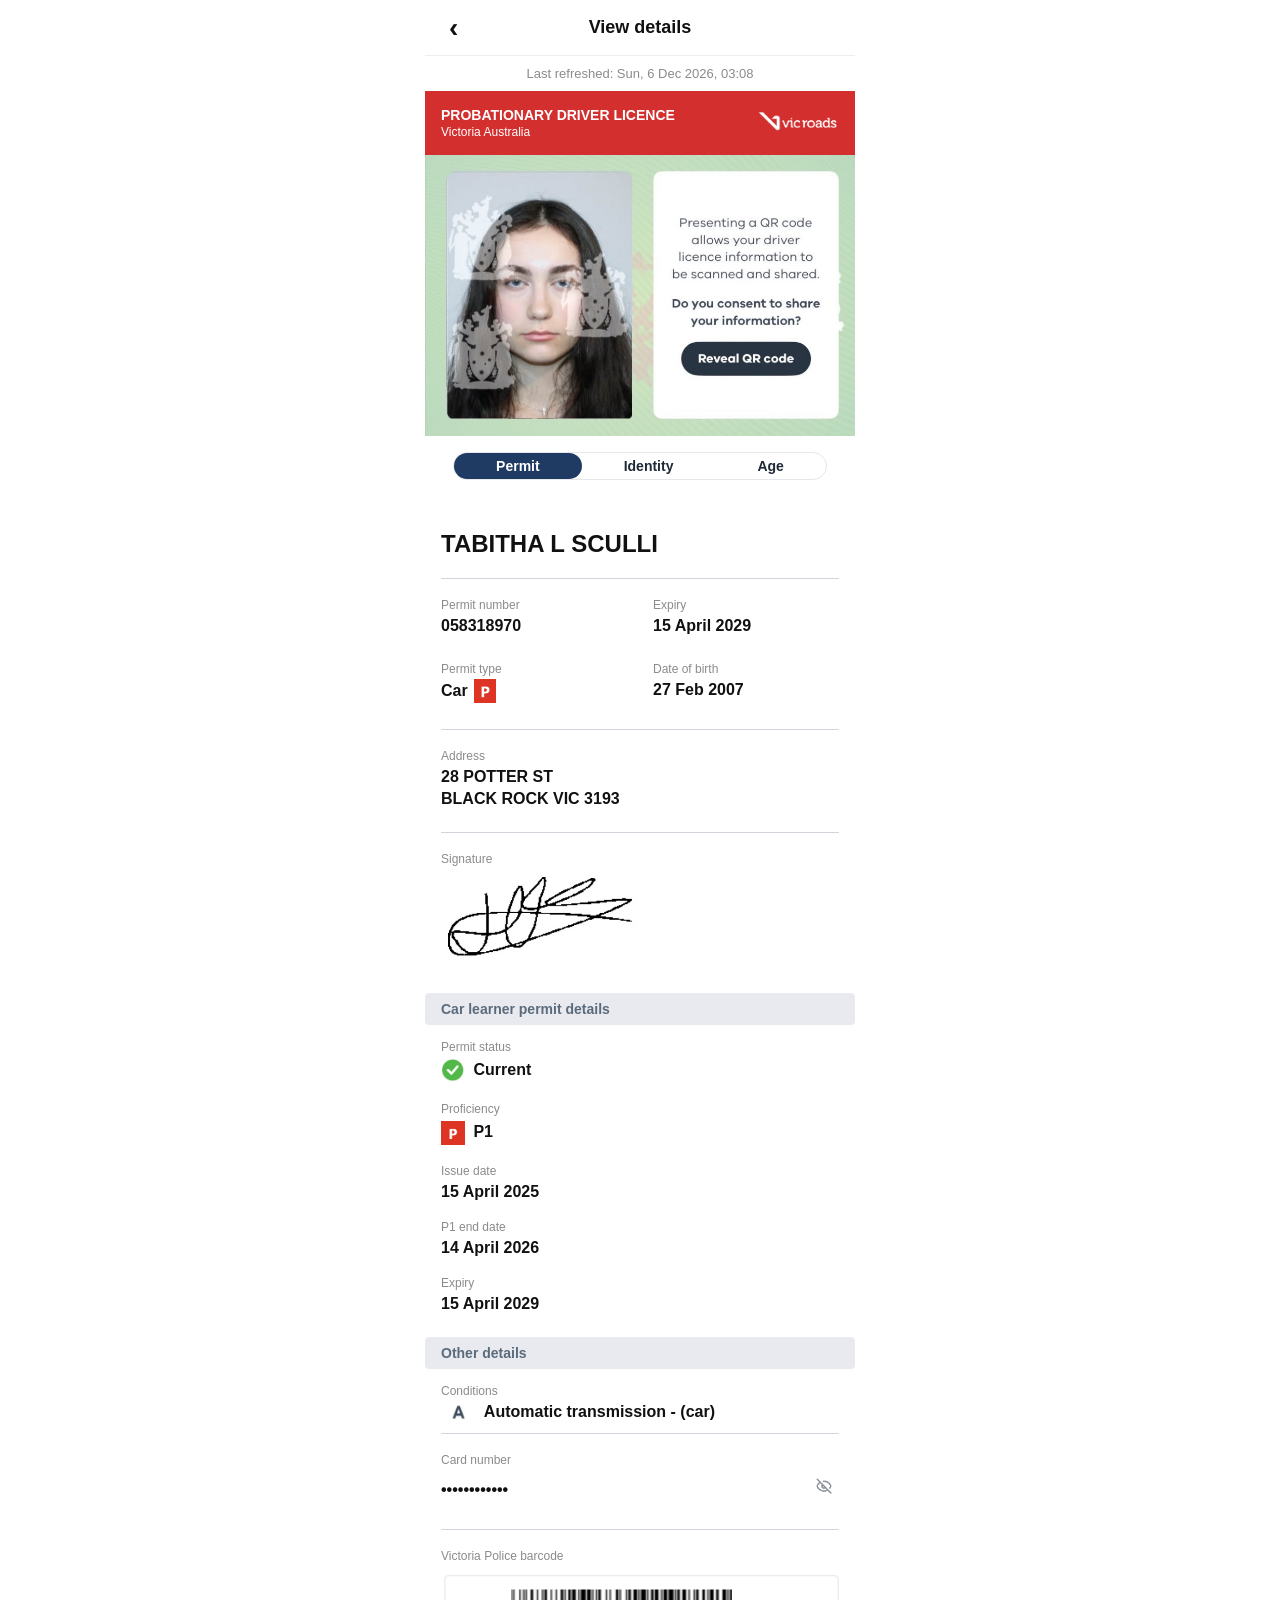
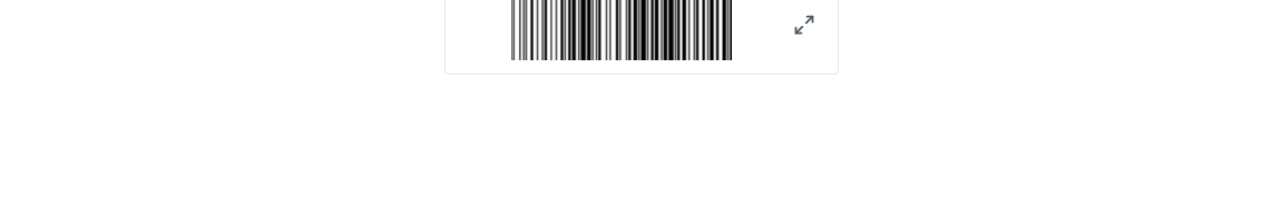
==== index.html @ 52ca246b "Add files via upload" ====
<!DOCTYPE html>
<html lang="en">
<head>
  <meta charset="UTF-8" />
  <title>View details</title>

  <!-- iOS-safe viewport -->
  <meta name="viewport" content="width=device-width, initial-scale=1, viewport-fit=cover">

  <link rel="stylesheet" href="styles.css" />
</head>
<body>

<div class="app">

  <!-- HEADER -->
  <header class="top-header">
    <a href="home.html" class="back">‹</a>
    <div class="title">View details</div>
  </header>

 <div class="refresh" id="lastRefreshed"></div>




  <!-- RED LICENCE BAR -->
  <div class="licence-bar">
  <div>
    <div class="licence-title">PROBATIONARY DRIVER LICENCE</div>
    <div class="licence-sub">Victoria Australia</div>
  </div>
  <!-- Replace text with image -->
  <div class="logo">
    <img src="b7be7c363_image (1),.png" alt="Vicroads Logo" />
  </div>
</div>

  <!-- IMAGE SECTION (REPLACES GREEN BACKGROUND) -->
  <div class="image-section qr-wrap">
  <img src="PJOO.jpg" alt="Licence QR Section">

  <!-- clickable area on top of the screenshot button -->
  <button class="qr-hotspot" onclick="window.location.href='qr.html?from=permit'">
    Reveal QR code
  </button>
</div>


 <div class="segmented">
  <button class="active">Permit</button>

  <a href="identity.html" class="segmented-link">
    <button>Identity</button>
  </a>

  <a href="age.html" class="segmented-link">
  <button>Age</button>
  </a>
</div>

  <!-- DETAILS -->
  <div class="details">

  <h2>TABITHA L SCULLI</h2>

  <div class="divider"></div>


  <!-- BASIC DETAILS -->
  <div class="row">
    <div>
      <span>Permit number</span>
      <strong>058318970</strong>
    </div>
    <div>
      <span>Expiry</span>
      <strong>15 April 2029</strong>
    </div>
  </div>

    <div class="row">
    <div>
      <span>Permit type</span>
    <p class="car-permit">
  Car 
  <span class="permit-badge">
    <img src="pppp.png" alt="Permit Icon" class="permit-icon" />
  </span>
</p>



    </div>
    <div>
      <span>Date of birth</span>
      <strong>27 Feb 2007</strong>
    </div>
  </div>

  <div class="divider"></div>

  <div class="single">
    <span>Address</span>
    <strong>28 POTTER ST</strong>
    <strong>BLACK ROCK VIC 3193</strong>
  </div>

<div class="divider"></div>


  <div class="single">
  <span>Signature</span>
  <img src="signature.png" alt="Driver Signature" class="signature-image" />
</div>


  <!-- SECTION -->
  <div class="section-banner">
  <h3>Car learner permit details</h3>
</div>


<div class="grid-2">
  <div class="cell">
  <span>Permit status</span>
  <strong>
    <img src="Tick.png" alt="Tick" class="status-tick" />
    Current
  </strong>
</div>


  <div class="cell">
  <span>Proficiency</span>
  <strong>
    <img src="ppp.png" alt="Permit Icon" class="proficiency-logo" />
    P1
  </strong>
</div>

  <div class="cell">
    <span>Issue date</span>
    <strong>15 April 2025</strong>
  </div>

  <div class="cell">
    <span>P1 end date</span>
    <strong>14 April 2026</strong>
  </div>

  <div class="cell">
    <span>Expiry</span>
    <strong>15 April 2029</strong>
  </div>
</div>

  <!-- SECTION -->
   <div class="section-banner">
    <h3>Other details</h3>
   </div>

  <div class="cell">
  <span>Conditions</span>
  <strong>
    <img src="a.png" alt="ass-Icon" class="a-logo" />
    Automatic transmission - (car)
  </strong>
</div>
  
  <div class="divider"></div>

  <div class="single card-number-row">
  <span>Card number</span>

  <div class="card-number-wrapper">
    <strong id="cardNumber" data-real="P4424897">
      ••••••••••••
    </strong>

    <button class="eye-btn" id="toggleEye" type="button">
      <img
        src="close.png"
        class="eye-icon"
        id="eyeIcon"
        alt="Hide card number"
      >
    </button>
  </div>
</div>


  <div class="divider"></div>

  <div class="single">
    <span>Victoria Police barcode</span>
    <img src="barcode.png" class="barcode-logo"/>
  </div>

</div>

<script src="script.js"></script>

</body>
</html>
---- styles.css ----
/* GLOBAL STYLES */
* {
  box-sizing: border-box;
  font-family: -apple-system, BlinkMacSystemFont, "Segoe UI", Roboto, Helvetica, Arial, sans-serif;
}

body {
  margin: 0;
  background: #ffffff;
  color: #111;
}

.back {
  text-decoration: none;   /* removes underline */
  color: #111;             /* or whatever color you want */
  font-size: 24px;         /* makes the arrow bigger */
  font-weight: bold;
  display: inline-block;
  padding: 4px 8px;
}

.back:active,
.back:visited,
.back:hover {
  color: #111;             /* keeps color consistent on click, hover, visited */
  text-decoration: none;
}


.app {
  max-width: 430px;
  margin: 0 auto;
  background: #fff;

  min-height: 100vh;
  min-height: 100dvh;
}


/* HEADER */
.top-header {
  display: flex;
  align-items: center;
  justify-content: center; /* center all children */
  position: relative;      /* needed for back button absolute positioning */
  height: 56px;
  padding: 0 16px;
  border-bottom: 1px solid #eee;
  padding-top: env(safe-area-inset-top);
  height: calc(56px + env(safe-area-inset-top));
}

.top-header .title {
  font-weight: 600;
  font-size: 18px;
}

.top-header .back {
  position: absolute;      /* place back button independently on the left */
  left: 16px;
  font-size: 28px;
}


/* REFRESH */
.refresh {
  text-align: center;
  font-size: 13px;
  color: #8b8b8b;
  padding: 10px 0;
}

/* LICENCE BAR */
.licence-bar {
  display: flex;
  justify-content: space-between; /* text left, logo right */
  align-items: center;            /* vertical center */
  padding: 16px;
  background: #d32f2f;
  color: white;
}

.licence-text {
  display: flex;
  flex-direction: column;         /* stack title + subtitle */
  justify-content: center;        /* vertical center in flex */
}

.licence-title {
  font-weight: 700;
  font-size: 14px;
}

.licence-sub {
  font-size: 12px;
  margin-top: 2px; /* slight spacing between lines */
}

.logo img {
  height: 22px;                /* perfectly matches text height */
  width: auto;
  object-fit: contain;
  filter: brightness(0) invert(1); /* makes it white */
}

/* IMAGE SECTION */
.image-section {
  width: 100%;
}

.image-section img {
  width: 100%;
  display: block;
}

/* TABS */
.segmented {
  display: flex;          /* 👈 change from inline-flex */
  width: fit-content;     /* keeps pill tight */
  margin: 16px auto 0;    /* centers */
  background: #ffffff;
  border-radius: 999px;
  border: 1px solid #e5e7eb;
}

.licence-link {
  text-decoration: none;
  color: inherit;
  display: block;
}

.segmented button {
      border: none;
      background: transparent;
      padding: 5px 42px;
      border-radius: 999px;
      font-size: 14px;
      font-weight: 600;
      cursor: pointer;
      color: #1f2937;
      transition: all 0.2s ease;
    }

    .segmented button.active {
      background: #1f3b63;
      color: white;
    }


/* DETAILS */
.details {
  padding: 0 16px 24px;
}

.details h2 {
  margin-bottom: 20px;
  margin-top: 50px;
}

.row{
  display:flex;
  justify-content:flex-start; /* don't push to far right */
  gap: 62px;                  /* controls how "middle" the right column is */
  margin-bottom: 24px;
}

.row > div{
  width: 150px;               /* makes both columns consistent */
}


.row span {
  font-size: 12px;
  color: #8b8b8b;
}

.row strong {
  display: block;
  margin-top: 4px;
}

.badge {
  display: inline-flex;             /* inline-block + flex centering */
  align-items: center;              /* vertically center image */
  justify-content: center;          /* horizontally center image */
  background-color: #DE3424;        /* same red as Tailwind example */
  padding: 2px 6px;                 /* approximate px-1.5 py-0.5 in Tailwind */
  font-size: 0.75rem;               /* text-xs equivalent, fallback if image missing */
  font-weight: 700;                  /* bold, for fallback text */
  line-height: 1;                    /* centers content vertically */
}

.badge-image {
  height: 0.75rem;                  /* matches text-xs (12px) */
  width: auto;                       /* preserve aspect ratio */
  display: block;
}



h3 {
  margin-top: 28px;
  margin-bottom: 12px;
  font-size: 15px;
  font-weight: 600;
  color: #222;
}

.single {
  margin-bottom: 24px;
}

.single span {
  font-size: 12px;
  color: #8b8b8b;
}

.single strong {
  display: block;
  margin-top: 4px;
}

.muted {
  color: #8b8b8b;
}

.pill {
  background: #e5e7eb;
  color: #333;
  font-size: 11px;
  padding: 2px 8px;
  border-radius: 999px;
  margin-left: 6px;
}

.barcode {
  margin-top: 8px;
  height: 48px;
  background: repeating-linear-gradient(
    90deg,
    #000,
    #000 2px,
    #fff 2px,
    #fff 4px
  );
  border-radius: 4px;
}

.divider {
  height: 1px;
  background: #d1d5db;
  margin: 12px 0 16px;
  border-radius: 1px;
}

/* GRID-2 STACKED */
.grid-2 {
  display: grid;
  grid-template-columns: 1fr; /* single column */
  gap: 16px;                  /* vertical spacing */
}

.cell span {
  font-size: 12px;
  color: #8b8b8b;
}

.cell strong {
  display: block;
  margin-top: 4px;
}

.section-banner {
  position: relative;
  margin: 24px -16px 12px;       /* negative horizontal margin to stretch full width of container */
  background-color: #E8EAF0;   /* light gray-blue background */
  padding: 8px 16px;           /* vertical and horizontal padding */
  border-radius: 4px;          /* optional: slightly rounded corners */
}

.section-banner h3 {
  margin: 0;                   /* remove default margin */
  font-size: 0.875rem;         /* text-sm in Tailwind (14px) */
  font-weight: 600;             /* semibold */
  color: #5B6B7C;              /* muted dark gray-blue text */
}
.signature-image {
  width: auto;           /* do not stretch full width */
  max-width: 200px;      /* adjust to desired width */
  height: auto;          /* maintain aspect ratio */
  display: block;
  margin-top: 4px;       /* spacing below the label */
  object-fit: contain;   /* keeps proportions */
}

.car-permit {
  font-weight: 600;              /* semibold */
  color: #111;                   /* dark text (similar to text-gray-900) */
  display: flex;                 /* flex container to align text + badge */
  align-items: center;           /* vertically center badge with text */
  gap: 4px;                      /* space between text and badge */
  margin: 0;                     /* remove default margin if needed */
}

.permit-badge {
  display: inline-flex;          /* center contents inside badge */
  align-items: center;
  justify-content: center;
  padding: 2px 1px;              /* px-1.5 py-0.5 equivalent */          /* slightly rounded corners */
}

.permit-icon {
  width: 24px;                   /* roughly text-xs size */
  height: 24px;
  object-fit: contain;           /* maintain image proportions */
  display: block;
}

.status-tick {
  width: 24px;            /* adjust to match text height */
  height: 24px;
  object-fit: contain;
  display: inline-block;
  vertical-align: middle; /* aligns tick with text baseline */
  margin-right: 4px;      /* space between tick and "Current" */
}

.proficiency-logo {
  width: 24px;             /* match text height */
  height: 24px;            
  object-fit: contain;     
  display: inline-block;    
  vertical-align: middle;  /* aligns image with text baseline */
  margin-right: 4px;       /* spacing between logo and text */
}

.a-logo {
  width: 35px;             /* match text height */
  height: 15px;            
  object-fit: contain;     
  display: inline-block;    
  vertical-align: middle;  /* aligns image with text baseline */
  margin-right: 4px;       /* spacing between logo and text */
}

.ass-icon {
  width: 111px;                   /* roughly text-xs size */
  height: 24px;
  object-fit: contain;           /* maintain image proportions */
  display: block;
}

.barcode-logo {
    width: 400px;
    margin-top: 10px;
    align-items: center;
}

.card-number-wrapper {
  display: flex;
  align-items: center;
  justify-content: space-between;
  margin-top: 4px;
}

.eye-btn {
  background: none;
  border: none;
  padding: 4px;
  cursor: pointer;
}

.eye-icon {
  width: 22px;
  height: 22px;
  object-fit: contain;
  opacity: 0.8;
}

.eye-btn:active .eye-icon {
  opacity: 0.5;
}

.content,
.details {
  padding-bottom: calc(96px + env(safe-area-inset-bottom));
}

.qr-wrap{
  position: relative;
}

.qr-hotspot{
  position: absolute;

  /* 👇 move these until it sits on top of the screenshot button */
  left: 58%;
  top: 65%;
  width: 32%;
  height: 14%;

  background: transparent; /* invisible */
  border: none;
  cursor: pointer;

  /* stops blue highlight on mobile */
  -webkit-tap-highlight-color: transparent;

  /* hide text (but keeps accessibility) */
  color: transparent;
}

.inline-strong {
  display: inline-flex;
  align-items: center;   /* moves Car UP */
  gap: 6px;
  line-height: 1;
}
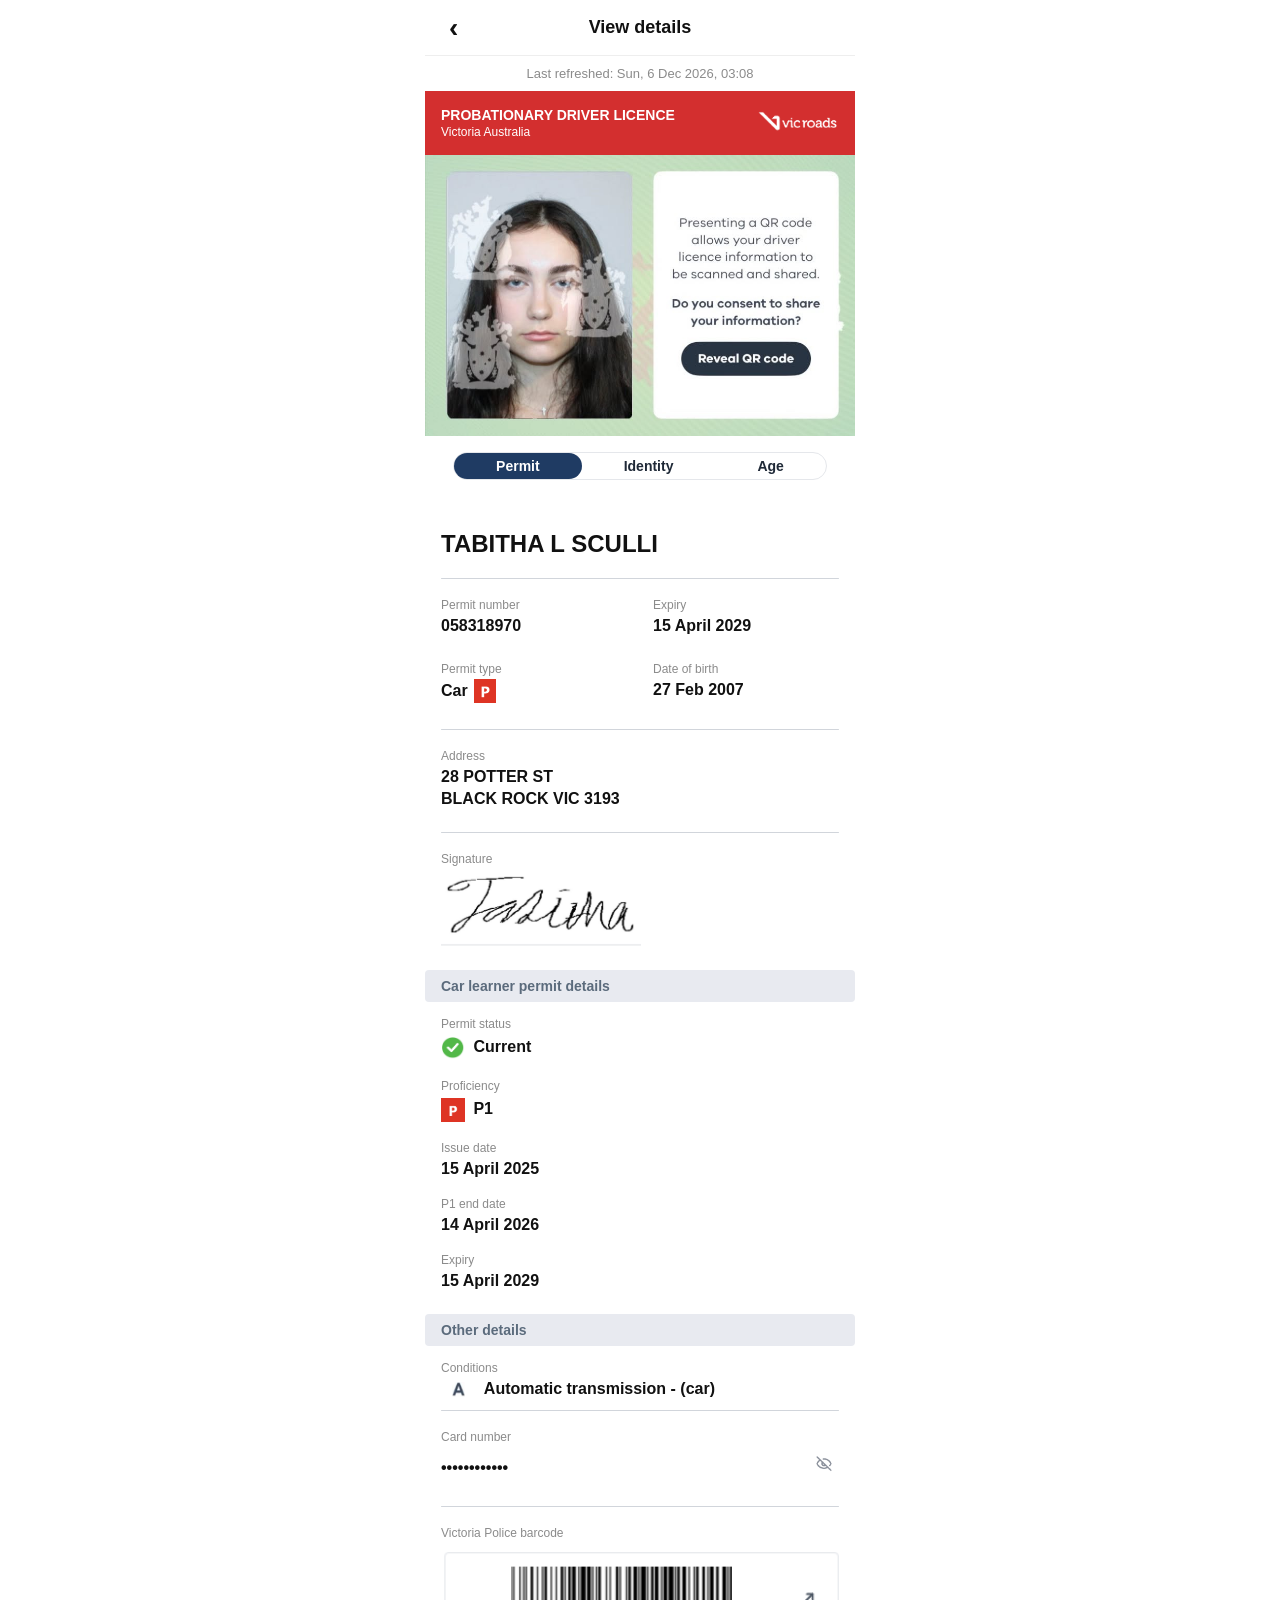
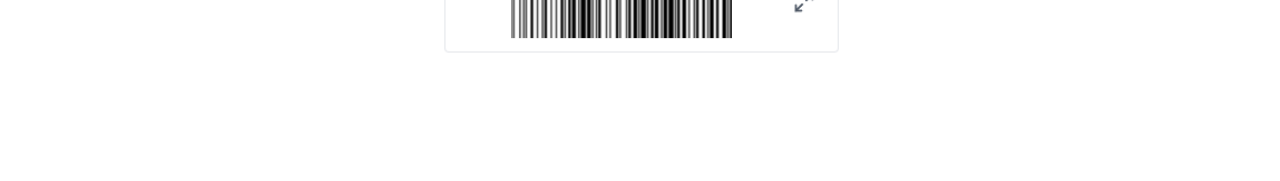
==== commit 01038c93: "Update index.html" ====
--- a/index.html
+++ b/index.html
@@ -111,7 +111,7 @@
 
   <div class="single">
   <span>Signature</span>
-  <img src="signature.png" alt="Driver Signature" class="signature-image" />
+  <img src="rr'.jpg" alt="Driver Signature" class="signature-image" />
 </div>
 
 
@@ -203,3 +203,4 @@
 
 </body>
 </html>
+
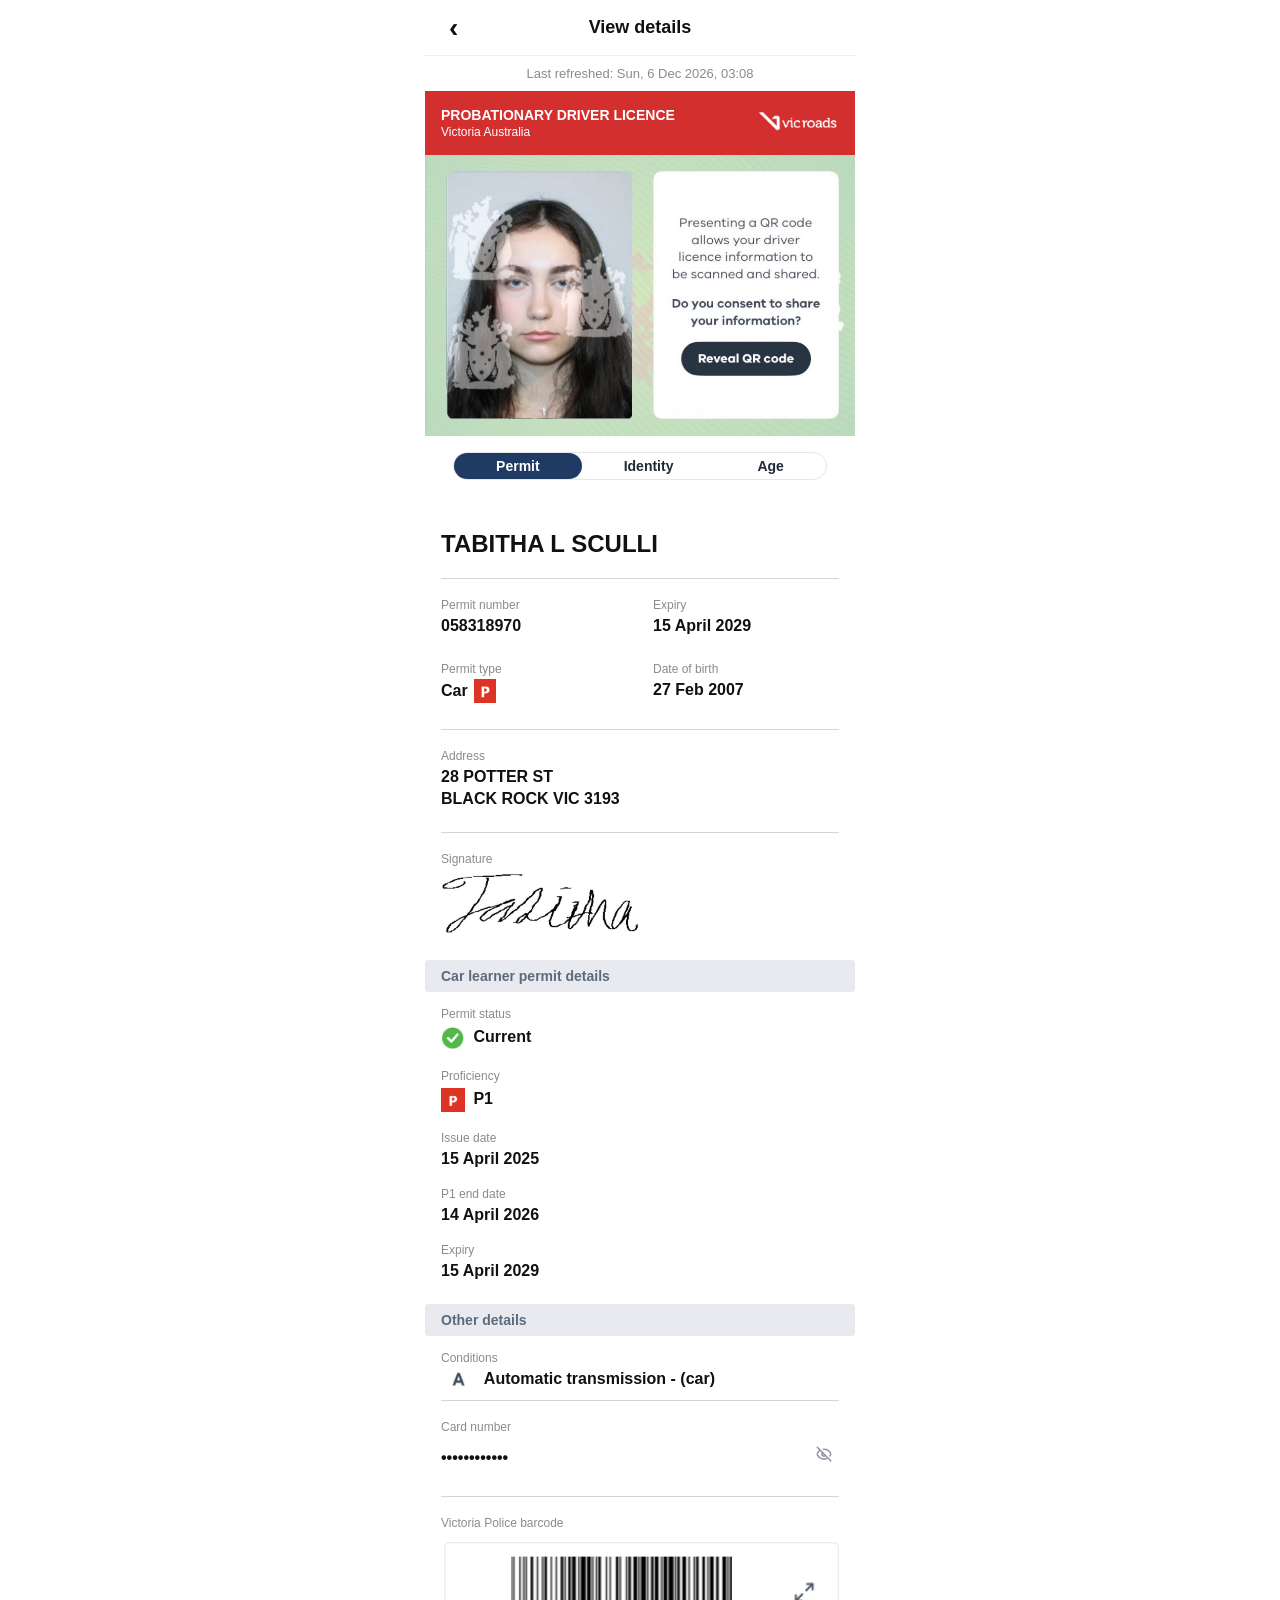
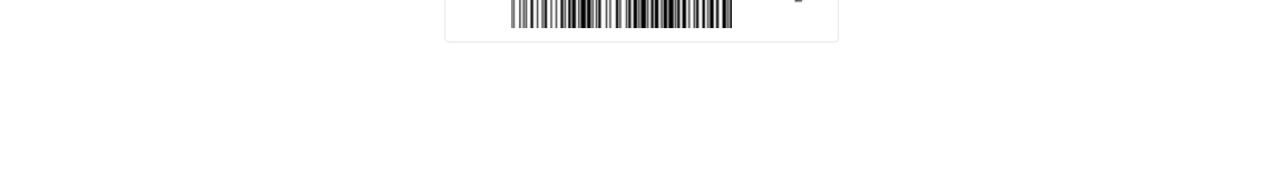
==== commit 5f32748d: "Update index.html" ====
--- a/index.html
+++ b/index.html
@@ -111,7 +111,7 @@
 
   <div class="single">
   <span>Signature</span>
-  <img src="rr'.jpg" alt="Driver Signature" class="signature-image" />
+  <img src="rr``.jpg" alt="Driver Signature" class="signature-image" />
 </div>
 
 
@@ -204,3 +204,4 @@
 </body>
 </html>
 
+
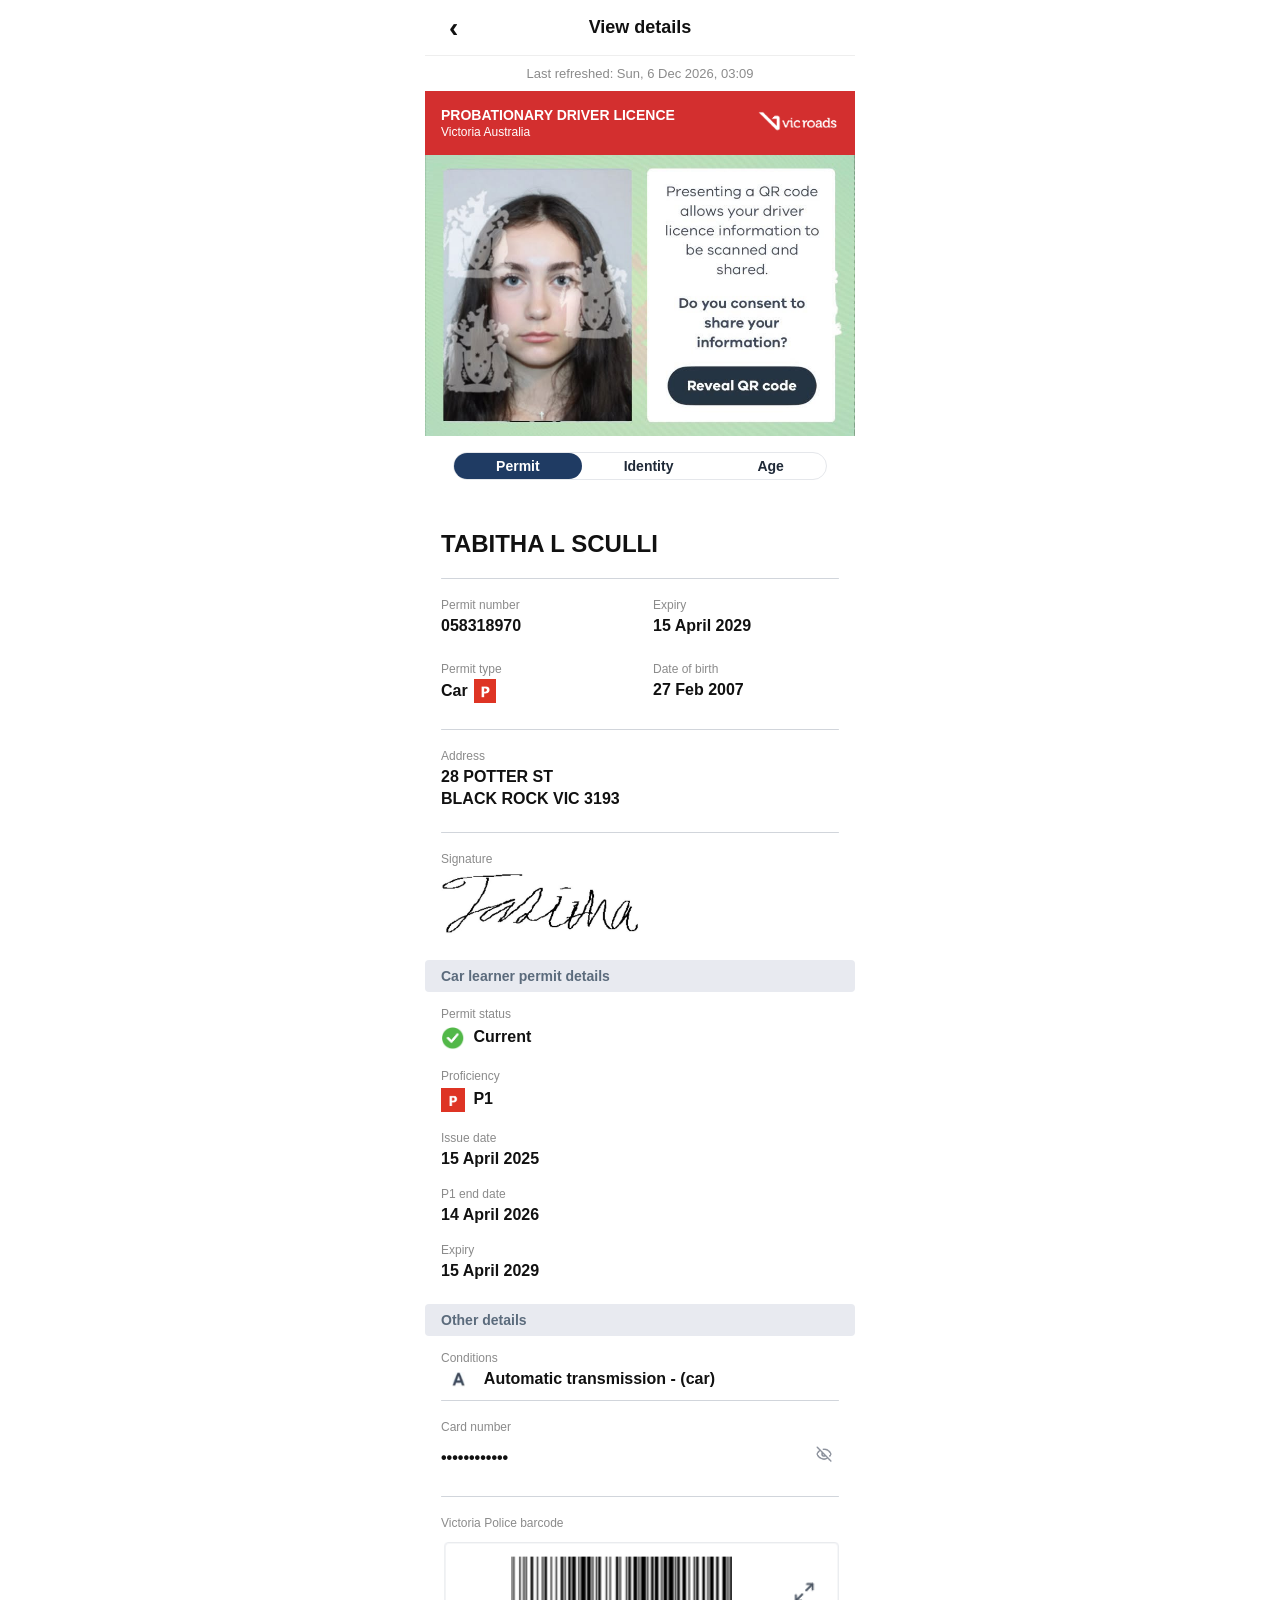
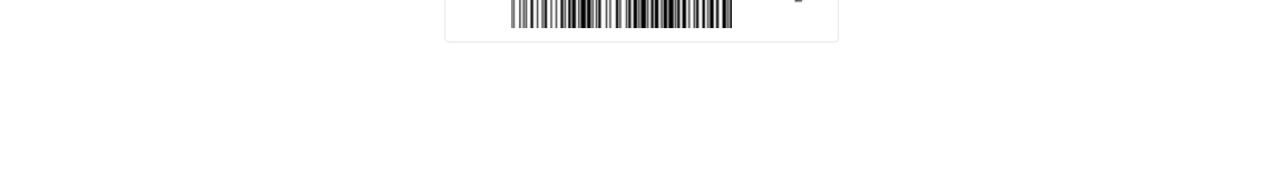
==== commit 7ffa8f2f: "Update index.html" ====
--- a/index.html
+++ b/index.html
@@ -38,7 +38,7 @@
 
   <!-- IMAGE SECTION (REPLACES GREEN BACKGROUND) -->
   <div class="image-section qr-wrap">
-  <img src="PJOO.jpg" alt="Licence QR Section">
+  <img src="hhj.jpg" alt="Licence QR Section">
 
   <!-- clickable area on top of the screenshot button -->
   <button class="qr-hotspot" onclick="window.location.href='qr.html?from=permit'">
@@ -205,3 +205,4 @@
 </html>
 
 
+
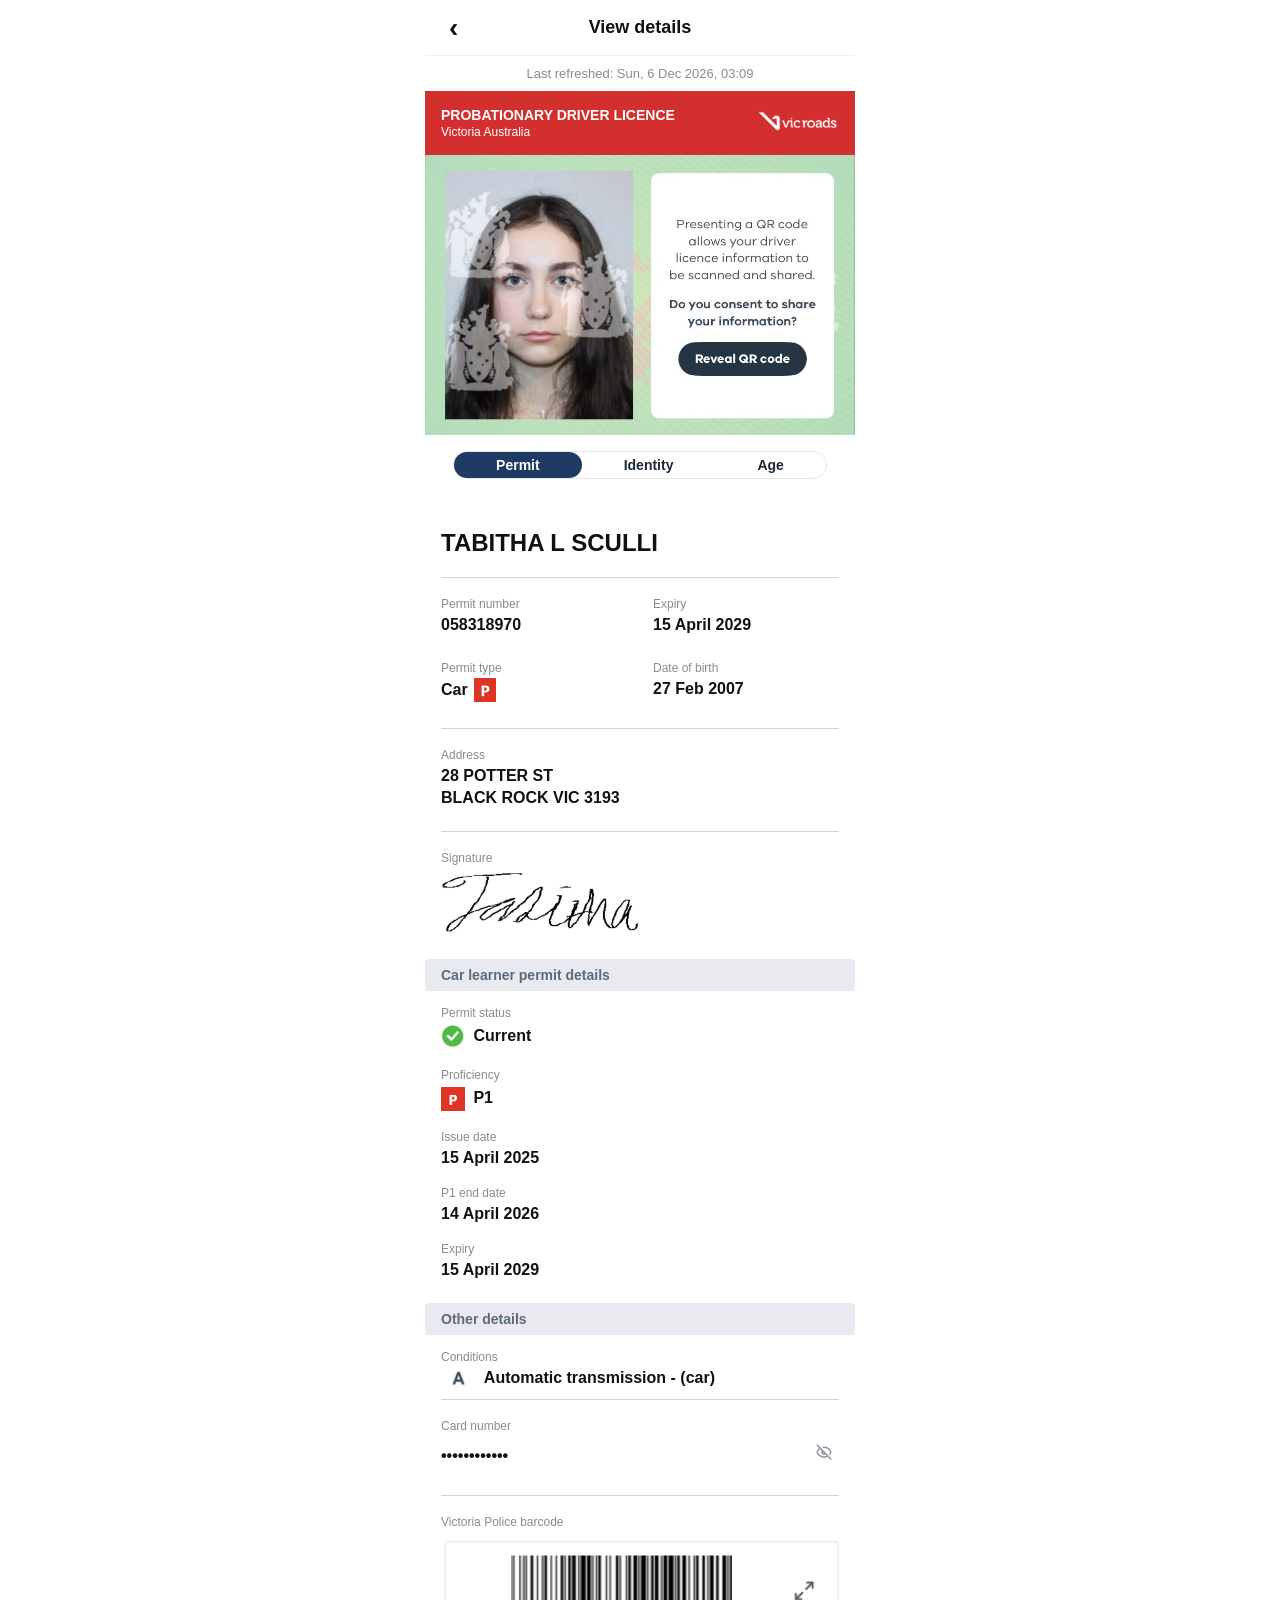
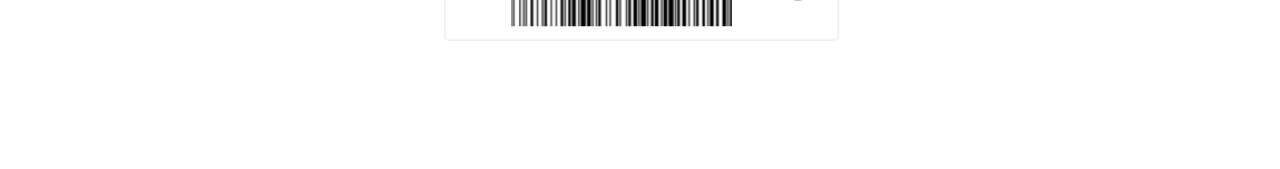
==== commit 17d0ce4f: "Update index.html" ====
--- a/index.html
+++ b/index.html
@@ -38,7 +38,7 @@
 
   <!-- IMAGE SECTION (REPLACES GREEN BACKGROUND) -->
   <div class="image-section qr-wrap">
-  <img src="hhj.jpg" alt="Licence QR Section">
+  <img src="ghhggh.jpg" alt="Licence QR Section">
 
   <!-- clickable area on top of the screenshot button -->
   <button class="qr-hotspot" onclick="window.location.href='qr.html?from=permit'">
@@ -206,3 +206,4 @@
 
 
 
+
